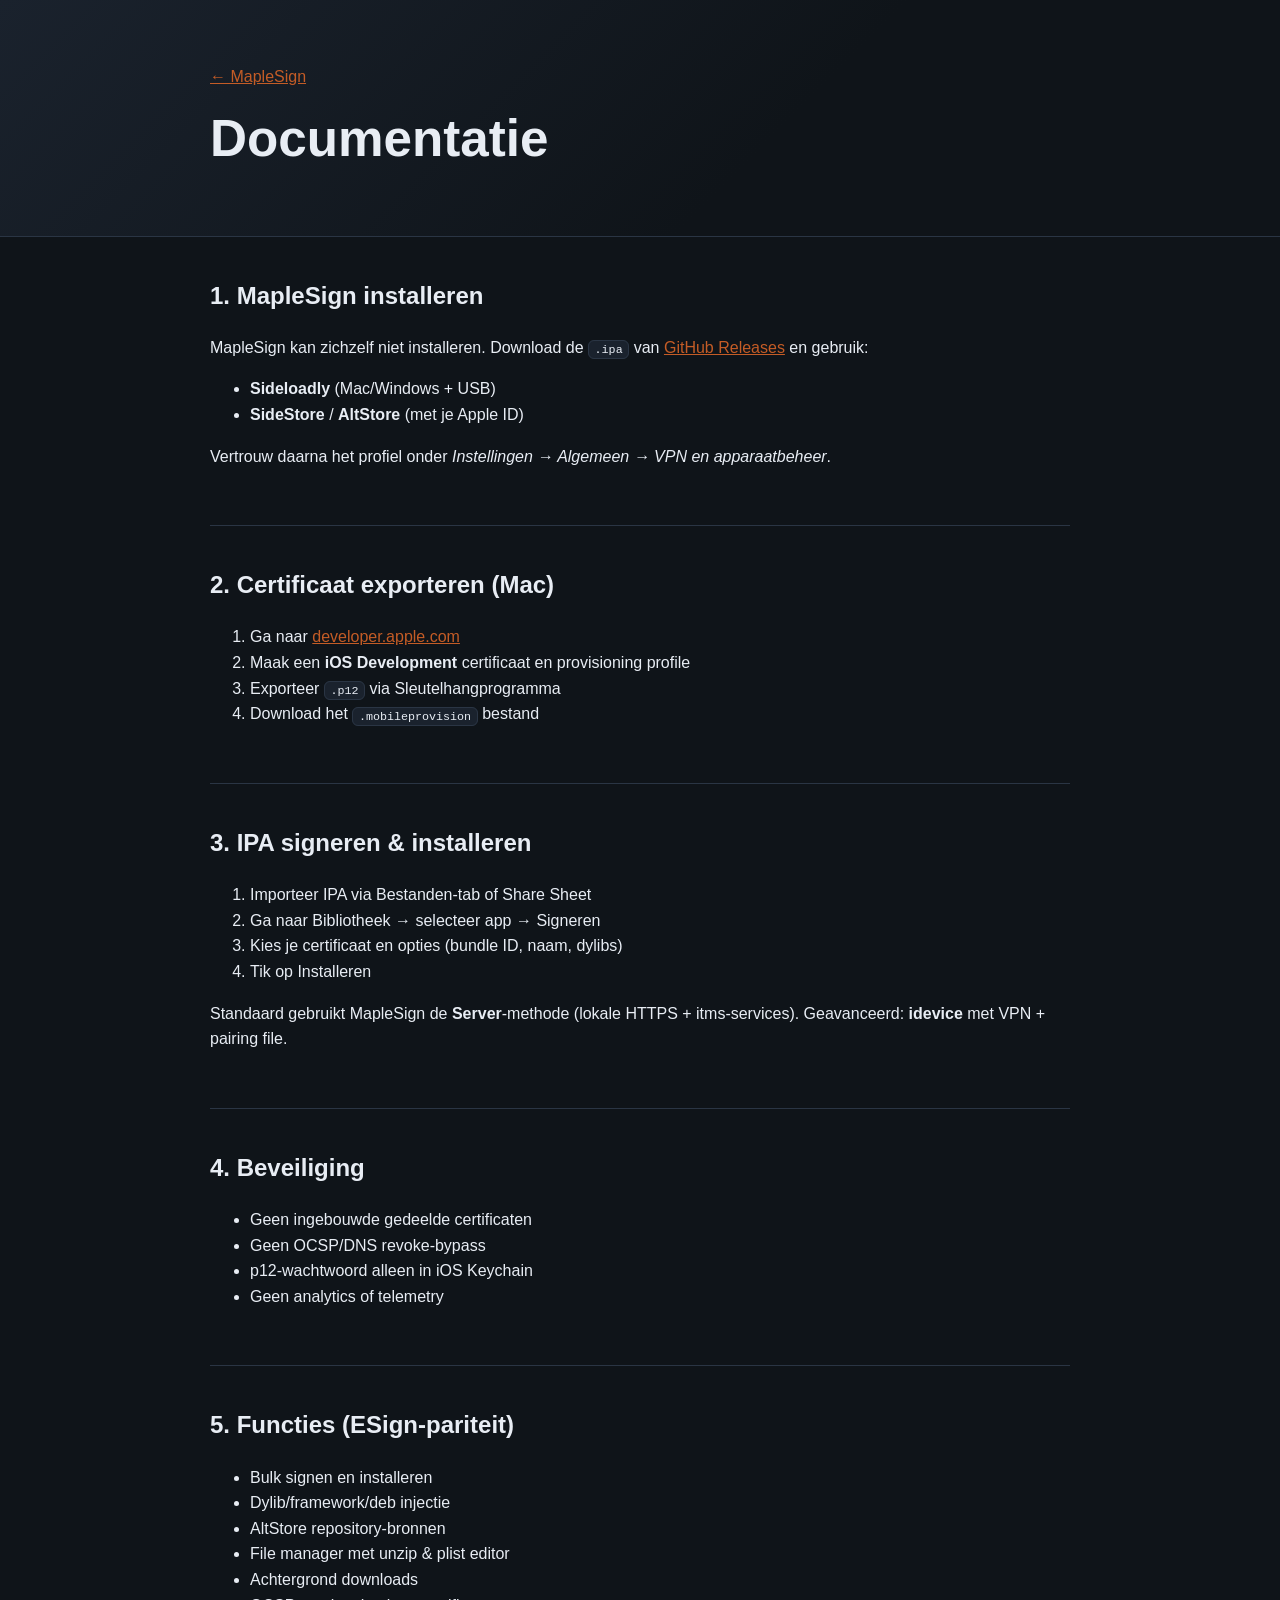
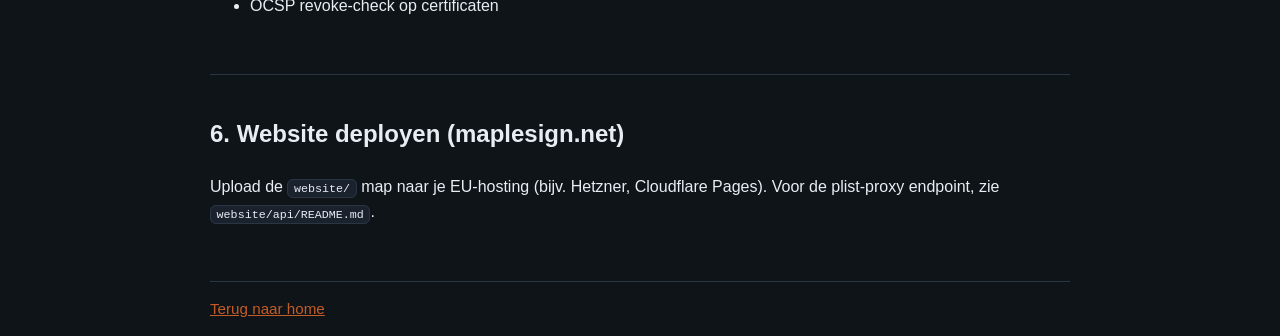
==== website/docs.html @ 3b13de63 "Complete MapleSign MVP: services, NL i18n, website, and docs. Add MapleSignConfig and InstallService" ====
<!DOCTYPE html>
<html lang="nl">
<head>
  <meta charset="UTF-8">
  <meta name="viewport" content="width=device-width, initial-scale=1.0">
  <title>MapleSign Documentatie</title>
  <link rel="stylesheet" href="style.css">
</head>
<body>
  <header class="subhero">
    <div class="container">
      <a href="index.html">← MapleSign</a>
      <h1>Documentatie</h1>
    </div>
  </header>

  <main class="container prose">
    <section>
      <h2>1. MapleSign installeren</h2>
      <p>MapleSign kan zichzelf niet installeren. Download de <code>.ipa</code> van <a href="https://github.com/macdirtycow/MapleSign/releases/tag/beta">GitHub Releases</a> en gebruik:</p>
      <ul>
        <li><strong>Sideloadly</strong> (Mac/Windows + USB)</li>
        <li><strong>SideStore</strong> / <strong>AltStore</strong> (met je Apple ID)</li>
      </ul>
      <p>Vertrouw daarna het profiel onder <em>Instellingen → Algemeen → VPN en apparaatbeheer</em>.</p>
    </section>

    <section>
      <h2>2. Certificaat exporteren (Mac)</h2>
      <ol>
        <li>Ga naar <a href="https://developer.apple.com">developer.apple.com</a></li>
        <li>Maak een <strong>iOS Development</strong> certificaat en provisioning profile</li>
        <li>Exporteer <code>.p12</code> via Sleutelhangprogramma</li>
        <li>Download het <code>.mobileprovision</code> bestand</li>
      </ol>
    </section>

    <section>
      <h2>3. IPA signeren & installeren</h2>
      <ol>
        <li>Importeer IPA via Bestanden-tab of Share Sheet</li>
        <li>Ga naar Bibliotheek → selecteer app → Signeren</li>
        <li>Kies je certificaat en opties (bundle ID, naam, dylibs)</li>
        <li>Tik op Installeren</li>
      </ol>
      <p>Standaard gebruikt MapleSign de <strong>Server</strong>-methode (lokale HTTPS + itms-services). Geavanceerd: <strong>idevice</strong> met VPN + pairing file.</p>
    </section>

    <section>
      <h2>4. Beveiliging</h2>
      <ul>
        <li>Geen ingebouwde gedeelde certificaten</li>
        <li>Geen OCSP/DNS revoke-bypass</li>
        <li>p12-wachtwoord alleen in iOS Keychain</li>
        <li>Geen analytics of telemetry</li>
      </ul>
    </section>

    <section>
      <h2>5. Functies (ESign-pariteit)</h2>
      <ul>
        <li>Bulk signen en installeren</li>
        <li>Dylib/framework/deb injectie</li>
        <li>AltStore repository-bronnen</li>
        <li>File manager met unzip & plist editor</li>
        <li>Achtergrond downloads</li>
        <li>OCSP revoke-check op certificaten</li>
      </ul>
    </section>

    <section>
      <h2>6. Website deployen (maplesign.net)</h2>
      <p>Upload de <code>website/</code> map naar je EU-hosting (bijv. Hetzner, Cloudflare Pages). Voor de plist-proxy endpoint, zie <code>website/api/README.md</code>.</p>
    </section>
  </main>

  <footer class="container">
    <p><a href="index.html">Terug naar home</a></p>
  </footer>
</body>
</html>
---- website/style.css ----
:root {
  --bg: #0f1419;
  --surface: #1a222d;
  --text: #e8edf4;
  --muted: #9aa8b8;
  --accent: #c45c26;
  --accent-hover: #d96f35;
  --ok: #3d9a5f;
  --border: #2a3544;
}

* { box-sizing: border-box; }
body {
  margin: 0;
  font-family: -apple-system, BlinkMacSystemFont, "Segoe UI", Roboto, sans-serif;
  background: var(--bg);
  color: var(--text);
  line-height: 1.6;
}
a { color: var(--accent); }
.container { max-width: 900px; margin: 0 auto; padding: 0 1.25rem; }
.hero, .subhero {
  background: linear-gradient(135deg, #1a222d 0%, #0f1419 60%);
  border-bottom: 1px solid var(--border);
  padding: 4rem 0 3rem;
}
.badge {
  display: inline-block;
  font-size: 0.85rem;
  color: var(--muted);
  border: 1px solid var(--border);
  border-radius: 999px;
  padding: 0.25rem 0.75rem;
}
h1 { font-size: clamp(2.2rem, 5vw, 3.2rem); margin: 0.5rem 0; }
.lead { font-size: 1.15rem; color: var(--muted); max-width: 42rem; }
.actions { display: flex; flex-wrap: wrap; gap: 0.75rem; margin-top: 1.5rem; }
.btn {
  display: inline-block;
  padding: 0.7rem 1.1rem;
  border-radius: 10px;
  border: 1px solid var(--border);
  text-decoration: none;
  color: var(--text);
  background: var(--surface);
}
.btn.primary { background: var(--accent); border-color: var(--accent); color: #fff; }
.btn.primary:hover { background: var(--accent-hover); }
main section { padding: 2.5rem 0; border-bottom: 1px solid var(--border); }
.grid { display: grid; grid-template-columns: repeat(auto-fit, minmax(220px, 1fr)); gap: 1rem; }
.card {
  background: var(--surface);
  border: 1px solid var(--border);
  border-radius: 14px;
  padding: 1.25rem;
}
.steps { padding-left: 1.25rem; }
.steps li { margin-bottom: 0.75rem; }
.status.ok { color: var(--ok); }
footer { padding: 2rem 0 3rem; color: var(--muted); font-size: 0.95rem; }
.prose h2 { margin-top: 0; }
code {
  background: var(--surface);
  border: 1px solid var(--border);
  border-radius: 6px;
  padding: 0.1rem 0.35rem;
  font-size: 0.9em;
}
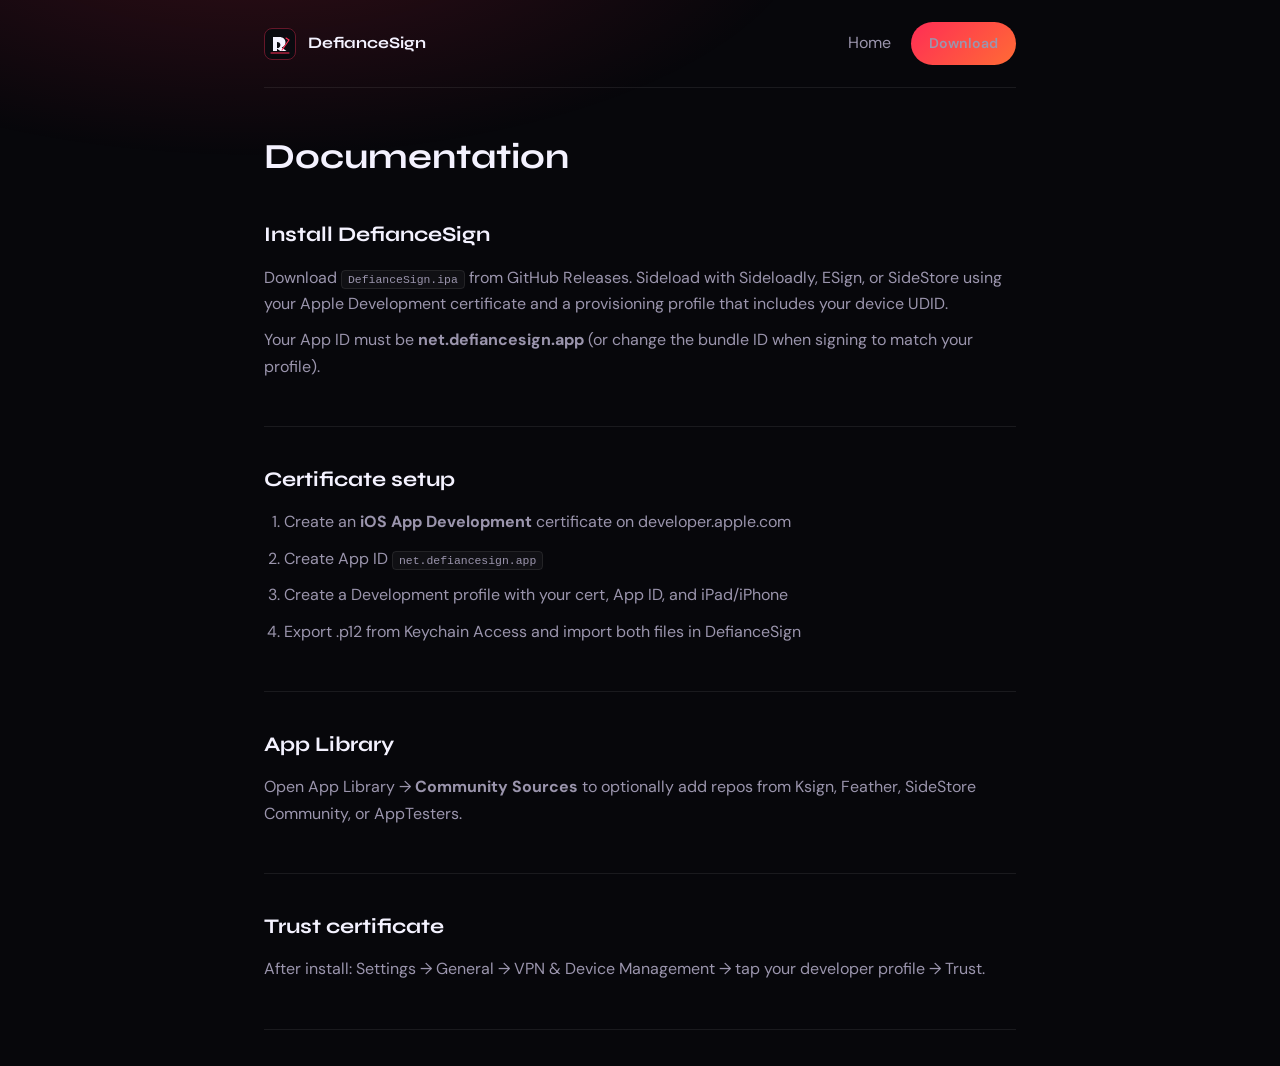
==== commit 9610dde5: "DefianceSign rebrand v1.1.0: rename project, update branding, and fix App Library button styles. Co-" ====
--- a/website/docs.html
+++ b/website/docs.html
@@ -1,81 +1,48 @@
 <!DOCTYPE html>
-<html lang="nl">
+<html lang="en">
 <head>
-  <meta charset="UTF-8">
-  <meta name="viewport" content="width=device-width, initial-scale=1.0">
-  <title>MapleSign Documentatie</title>
+  <meta charset="utf-8">
+  <meta name="viewport" content="width=device-width, initial-scale=1">
+  <title>Documentation — DefianceSign</title>
+  <link rel="icon" href="assets/favicon.svg" type="image/svg+xml">
+  <link href="https://fonts.googleapis.com/css2?family=DM+Sans:wght@400;500;700&family=Syne:wght@600;700&display=swap" rel="stylesheet">
   <link rel="stylesheet" href="style.css">
 </head>
 <body>
-  <header class="subhero">
-    <div class="container">
-      <a href="index.html">← MapleSign</a>
-      <h1>Documentatie</h1>
-    </div>
-  </header>
-
-  <main class="container prose">
-    <section>
-      <h2>1. MapleSign installeren</h2>
-      <p>MapleSign kan zichzelf niet installeren. Download de <code>.ipa</code> van <a href="https://github.com/macdirtycow/MapleSign/releases/tag/beta">GitHub Releases</a> en gebruik:</p>
-      <ul>
-        <li><strong>Sideloadly</strong> (Mac/Windows + USB)</li>
-        <li><strong>SideStore</strong> / <strong>AltStore</strong> (met je Apple ID)</li>
-      </ul>
-      <p>Vertrouw daarna het profiel onder <em>Instellingen → Algemeen → VPN en apparaatbeheer</em>.</p>
-    </section>
-
-    <section>
-      <h2>2. Certificaat exporteren (Mac)</h2>
-      <ol>
-        <li>Ga naar <a href="https://developer.apple.com">developer.apple.com</a></li>
-        <li>Maak een <strong>iOS Development</strong> certificaat en provisioning profile</li>
-        <li>Exporteer <code>.p12</code> via Sleutelhangprogramma</li>
-        <li>Download het <code>.mobileprovision</code> bestand</li>
-      </ol>
-    </section>
-
-    <section>
-      <h2>3. IPA signeren & installeren</h2>
-      <ol>
-        <li>Importeer IPA via Bestanden-tab of Share Sheet</li>
-        <li>Ga naar Bibliotheek → selecteer app → Signeren</li>
-        <li>Kies je certificaat en opties (bundle ID, naam, dylibs)</li>
-        <li>Tik op Installeren</li>
-      </ol>
-      <p>Standaard gebruikt MapleSign de <strong>Server</strong>-methode (lokale HTTPS + itms-services). Geavanceerd: <strong>idevice</strong> met VPN + pairing file.</p>
-    </section>
-
-    <section>
-      <h2>4. Beveiliging</h2>
-      <ul>
-        <li>Geen ingebouwde gedeelde certificaten</li>
-        <li>Geen OCSP/DNS revoke-bypass</li>
-        <li>p12-wachtwoord alleen in iOS Keychain</li>
-        <li>Geen analytics of telemetry</li>
-      </ul>
-    </section>
-
-    <section>
-      <h2>5. Functies (ESign-pariteit)</h2>
-      <ul>
-        <li>Bulk signen en installeren</li>
-        <li>Dylib/framework/deb injectie</li>
-        <li>AltStore repository-bronnen</li>
-        <li>File manager met unzip & plist editor</li>
-        <li>Achtergrond downloads</li>
-        <li>OCSP revoke-check op certificaten</li>
-      </ul>
-    </section>
-
-    <section>
-      <h2>6. Website deployen (maplesign.net)</h2>
-      <p>Upload de <code>website/</code> map naar je EU-hosting (bijv. Hetzner, Cloudflare Pages). Voor de plist-proxy endpoint, zie <code>website/api/README.md</code>.</p>
-    </section>
-  </main>
-
-  <footer class="container">
-    <p><a href="index.html">Terug naar home</a></p>
-  </footer>
+  <div class="mesh"></div>
+  <div class="wrap">
+    <nav>
+      <a class="logo" href="index.html"><img src="assets/logo.svg" alt=""> DefianceSign</a>
+      <div class="nav-links">
+        <a href="index.html">Home</a>
+        <a class="btn btn-primary" href="https://github.com/macdirtycow/DefianceSign/releases/latest">Download</a>
+      </div>
+    </nav>
+    <main class="docs">
+      <h1>Documentation</h1>
+      <article>
+        <h2>Install DefianceSign</h2>
+        <p>Download <code>DefianceSign.ipa</code> from GitHub Releases. Sideload with Sideloadly, ESign, or SideStore using your Apple Development certificate and a provisioning profile that includes your device UDID.</p>
+        <p>Your App ID must be <strong>net.defiancesign.app</strong> (or change the bundle ID when signing to match your profile).</p>
+      </article>
+      <article>
+        <h2>Certificate setup</h2>
+        <ol>
+          <li>Create an <strong>iOS App Development</strong> certificate on developer.apple.com</li>
+          <li>Create App ID <code>net.defiancesign.app</code></li>
+          <li>Create a Development profile with your cert, App ID, and iPad/iPhone</li>
+          <li>Export .p12 from Keychain Access and import both files in DefianceSign</li>
+        </ol>
+      </article>
+      <article>
+        <h2>App Library</h2>
+        <p>Open App Library → <strong>Community Sources</strong> to optionally add repos from Ksign, Feather, SideStore Community, or AppTesters.</p>
+      </article>
+      <article>
+        <h2>Trust certificate</h2>
+        <p>After install: Settings → General → VPN &amp; Device Management → tap your developer profile → Trust.</p>
+      </article>
+    </main>
+  </div>
 </body>
 </html>
--- a/website/style.css
+++ b/website/style.css
@@ -1,68 +1,21 @@
 :root {
-  --bg: #0f1419;
-  --surface: #1a222d;
-  --text: #e8edf4;
-  --muted: #9aa8b8;
-  --accent: #c45c26;
-  --accent-hover: #d96f35;
-  --ok: #3d9a5f;
-  --border: #2a3544;
+  --bg: #07070b; --surface: rgba(255,255,255,0.04); --line: rgba(255,255,255,0.08);
+  --text: #f4f2ff; --muted: #9b95ad; --accent: #ff2d55;
 }
-
-* { box-sizing: border-box; }
-body {
-  margin: 0;
-  font-family: -apple-system, BlinkMacSystemFont, "Segoe UI", Roboto, sans-serif;
-  background: var(--bg);
-  color: var(--text);
-  line-height: 1.6;
-}
-a { color: var(--accent); }
-.container { max-width: 900px; margin: 0 auto; padding: 0 1.25rem; }
-.hero, .subhero {
-  background: linear-gradient(135deg, #1a222d 0%, #0f1419 60%);
-  border-bottom: 1px solid var(--border);
-  padding: 4rem 0 3rem;
-}
-.badge {
-  display: inline-block;
-  font-size: 0.85rem;
-  color: var(--muted);
-  border: 1px solid var(--border);
-  border-radius: 999px;
-  padding: 0.25rem 0.75rem;
-}
-h1 { font-size: clamp(2.2rem, 5vw, 3.2rem); margin: 0.5rem 0; }
-.lead { font-size: 1.15rem; color: var(--muted); max-width: 42rem; }
-.actions { display: flex; flex-wrap: wrap; gap: 0.75rem; margin-top: 1.5rem; }
-.btn {
-  display: inline-block;
-  padding: 0.7rem 1.1rem;
-  border-radius: 10px;
-  border: 1px solid var(--border);
-  text-decoration: none;
-  color: var(--text);
-  background: var(--surface);
-}
-.btn.primary { background: var(--accent); border-color: var(--accent); color: #fff; }
-.btn.primary:hover { background: var(--accent-hover); }
-main section { padding: 2.5rem 0; border-bottom: 1px solid var(--border); }
-.grid { display: grid; grid-template-columns: repeat(auto-fit, minmax(220px, 1fr)); gap: 1rem; }
-.card {
-  background: var(--surface);
-  border: 1px solid var(--border);
-  border-radius: 14px;
-  padding: 1.25rem;
-}
-.steps { padding-left: 1.25rem; }
-.steps li { margin-bottom: 0.75rem; }
-.status.ok { color: var(--ok); }
-footer { padding: 2rem 0 3rem; color: var(--muted); font-size: 0.95rem; }
-.prose h2 { margin-top: 0; }
-code {
-  background: var(--surface);
-  border: 1px solid var(--border);
-  border-radius: 6px;
-  padding: 0.1rem 0.35rem;
-  font-size: 0.9em;
-}
+* { box-sizing: border-box; margin: 0; }
+body { font-family: "DM Sans", system-ui, sans-serif; background: var(--bg); color: var(--text); line-height: 1.65; }
+.mesh { position: fixed; inset: 0; z-index: 0; pointer-events: none; background: radial-gradient(ellipse 80% 50% at 20% -10%, rgba(255,45,85,0.18), transparent 55%); }
+.wrap { max-width: 800px; margin: 0 auto; padding: 0 24px; position: relative; z-index: 1; }
+nav { display: flex; align-items: center; justify-content: space-between; padding: 22px 0; border-bottom: 1px solid var(--line); margin-bottom: 40px; }
+.logo { display: flex; align-items: center; gap: 12px; text-decoration: none; color: var(--text); font-family: Syne, sans-serif; font-weight: 700; }
+.logo img { width: 32px; height: 32px; }
+.nav-links { display: flex; gap: 20px; align-items: center; }
+.nav-links a { color: var(--muted); text-decoration: none; }
+.btn { padding: 10px 18px; border-radius: 999px; font-weight: 600; font-size: 0.88rem; text-decoration: none; }
+.btn-primary { background: linear-gradient(135deg, #ff2d55, #ff6b35); color: #fff; }
+.docs h1 { font-family: Syne; font-size: 2.2rem; margin-bottom: 32px; }
+.docs article { margin-bottom: 36px; padding-bottom: 36px; border-bottom: 1px solid var(--line); }
+.docs h2 { font-family: Syne; font-size: 1.3rem; margin-bottom: 12px; }
+.docs p, .docs li { color: var(--muted); margin-bottom: 10px; }
+.docs ol { padding-left: 20px; }
+code { background: var(--surface); border: 1px solid var(--line); padding: 2px 6px; border-radius: 4px; font-size: 0.88em; }
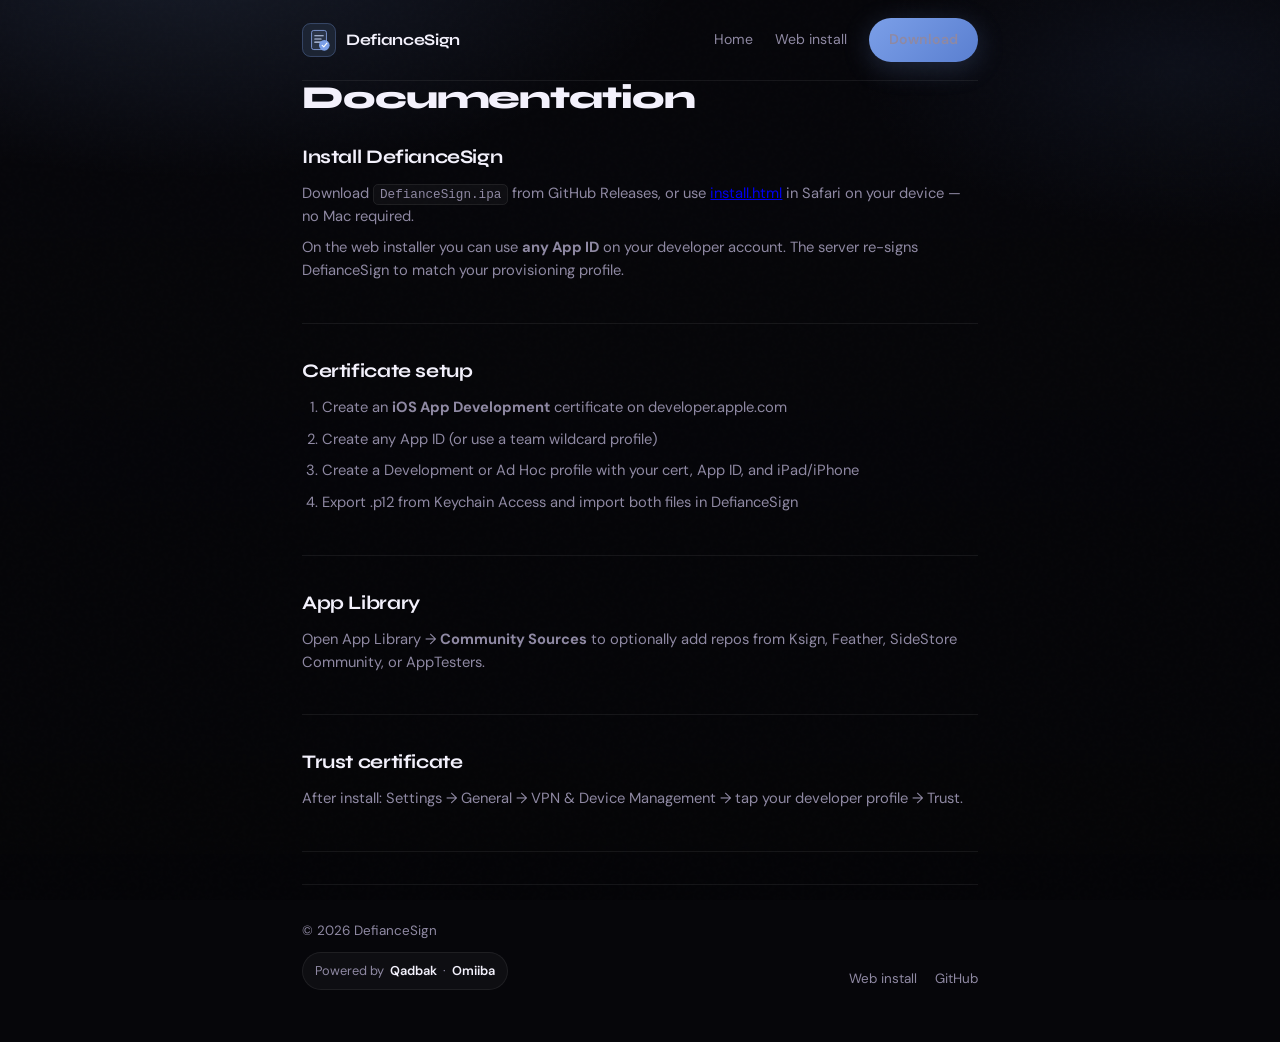
==== commit 1311e5ca: "Add web bootstrap signer, site refresh, and in-app donations. Ship the one-time DefianceSign install" ====
--- a/website/docs.html
+++ b/website/docs.html
@@ -5,16 +5,19 @@
   <meta name="viewport" content="width=device-width, initial-scale=1">
   <title>Documentation — DefianceSign</title>
   <link rel="icon" href="assets/favicon.svg" type="image/svg+xml">
+  <link rel="preconnect" href="https://fonts.googleapis.com">
+  <link rel="preconnect" href="https://fonts.gstatic.com" crossorigin>
   <link href="https://fonts.googleapis.com/css2?family=DM+Sans:wght@400;500;700&family=Syne:wght@600;700&display=swap" rel="stylesheet">
   <link rel="stylesheet" href="style.css">
 </head>
 <body>
   <div class="mesh"></div>
-  <div class="wrap">
-    <nav>
+  <div class="wrap wrap--docs">
+    <nav class="site-nav">
       <a class="logo" href="index.html"><img src="assets/logo.svg" alt=""> DefianceSign</a>
       <div class="nav-links">
         <a href="index.html">Home</a>
+        <a href="install.html">Web install</a>
         <a class="btn btn-primary" href="https://github.com/macdirtycow/DefianceSign/releases/latest">Download</a>
       </div>
     </nav>
@@ -22,15 +25,15 @@
       <h1>Documentation</h1>
       <article>
         <h2>Install DefianceSign</h2>
-        <p>Download <code>DefianceSign.ipa</code> from GitHub Releases. Sideload with Sideloadly, ESign, or SideStore using your Apple Development certificate and a provisioning profile that includes your device UDID.</p>
-        <p>Your App ID must be <strong>net.defiancesign.app</strong> (or change the bundle ID when signing to match your profile).</p>
+        <p>Download <code>DefianceSign.ipa</code> from GitHub Releases, or use <a href="install.html">install.html</a> in Safari on your device — no Mac required.</p>
+        <p>On the web installer you can use <strong>any App ID</strong> on your developer account. The server re-signs DefianceSign to match your provisioning profile.</p>
       </article>
       <article>
         <h2>Certificate setup</h2>
         <ol>
           <li>Create an <strong>iOS App Development</strong> certificate on developer.apple.com</li>
-          <li>Create App ID <code>net.defiancesign.app</code></li>
-          <li>Create a Development profile with your cert, App ID, and iPad/iPhone</li>
+          <li>Create any App ID (or use a team wildcard profile)</li>
+          <li>Create a Development or Ad Hoc profile with your cert, App ID, and iPad/iPhone</li>
           <li>Export .p12 from Keychain Access and import both files in DefianceSign</li>
         </ol>
       </article>
@@ -43,6 +46,22 @@
         <p>After install: Settings → General → VPN &amp; Device Management → tap your developer profile → Trust.</p>
       </article>
     </main>
+
+    <footer class="site-footer">
+      <div class="footer-meta">
+        <span>© 2026 DefianceSign</span>
+        <span class="footer-powered">
+          Powered by
+          <a href="https://qadbak.com" rel="noopener noreferrer">Qadbak</a>
+          <span aria-hidden="true">·</span>
+          <a href="https://omiiba.dev" rel="noopener noreferrer">Omiiba</a>
+        </span>
+      </div>
+      <div class="footer-links">
+        <a href="install.html">Web install</a>
+        <a href="https://github.com/macdirtycow/DefianceSign">GitHub</a>
+      </div>
+    </footer>
   </div>
 </body>
 </html>
--- a/website/style.css
+++ b/website/style.css
@@ -1,21 +1,471 @@
 :root {
-  --bg: #07070b; --surface: rgba(255,255,255,0.04); --line: rgba(255,255,255,0.08);
-  --text: #f4f2ff; --muted: #9b95ad; --accent: #ff2d55;
-}
-* { box-sizing: border-box; margin: 0; }
-body { font-family: "DM Sans", system-ui, sans-serif; background: var(--bg); color: var(--text); line-height: 1.65; }
-.mesh { position: fixed; inset: 0; z-index: 0; pointer-events: none; background: radial-gradient(ellipse 80% 50% at 20% -10%, rgba(255,45,85,0.18), transparent 55%); }
-.wrap { max-width: 800px; margin: 0 auto; padding: 0 24px; position: relative; z-index: 1; }
-nav { display: flex; align-items: center; justify-content: space-between; padding: 22px 0; border-bottom: 1px solid var(--line); margin-bottom: 40px; }
-.logo { display: flex; align-items: center; gap: 12px; text-decoration: none; color: var(--text); font-family: Syne, sans-serif; font-weight: 700; }
-.logo img { width: 32px; height: 32px; }
-.nav-links { display: flex; gap: 20px; align-items: center; }
-.nav-links a { color: var(--muted); text-decoration: none; }
-.btn { padding: 10px 18px; border-radius: 999px; font-weight: 600; font-size: 0.88rem; text-decoration: none; }
-.btn-primary { background: linear-gradient(135deg, #ff2d55, #ff6b35); color: #fff; }
-.docs h1 { font-family: Syne; font-size: 2.2rem; margin-bottom: 32px; }
-.docs article { margin-bottom: 36px; padding-bottom: 36px; border-bottom: 1px solid var(--line); }
-.docs h2 { font-family: Syne; font-size: 1.3rem; margin-bottom: 12px; }
-.docs p, .docs li { color: var(--muted); margin-bottom: 10px; }
+  --bg: #06060a;
+  --surface: rgba(255, 255, 255, 0.035);
+  --surface-2: rgba(255, 255, 255, 0.06);
+  --line: rgba(255, 255, 255, 0.07);
+  --line-strong: rgba(255, 255, 255, 0.12);
+  --text: #f3f1fc;
+  --muted: #8f89a3;
+  --accent: #7b9fe8;
+  --accent-2: #5a7fd0;
+  --glow: rgba(123, 159, 232, 0.22);
+  --ok: #7dcea0;
+  --warn: #e8c07a;
+  --radius: 14px;
+  --radius-lg: 22px;
+  --font: "DM Sans", system-ui, sans-serif;
+  --display: "Syne", system-ui, sans-serif;
+}
+
+*, *::before, *::after { box-sizing: border-box; margin: 0; }
+html { scroll-behavior: smooth; }
+body {
+  font-family: var(--font);
+  background: var(--bg);
+  color: var(--text);
+  line-height: 1.55;
+  overflow-x: hidden;
+  -webkit-font-smoothing: antialiased;
+}
+
+.mesh {
+  position: fixed;
+  inset: 0;
+  z-index: 0;
+  pointer-events: none;
+  background:
+    radial-gradient(ellipse 70% 45% at 15% -5%, rgba(123, 159, 232, 0.14), transparent 55%),
+    radial-gradient(ellipse 50% 35% at 92% 8%, rgba(91, 127, 212, 0.08), transparent 50%),
+    linear-gradient(180deg, transparent 0%, rgba(0, 0, 0, 0.35) 100%);
+}
+.mesh::after {
+  content: "";
+  position: absolute;
+  inset: 0;
+  opacity: 0.35;
+  background-image: url("data:image/svg+xml,%3Csvg viewBox='0 0 256 256' xmlns='http://www.w3.org/2000/svg'%3E%3Cfilter id='n'%3E%3CfeTurbulence type='fractalNoise' baseFrequency='0.85' numOctaves='4' stitchTiles='stitch'/%3E%3C/filter%3E%3Crect width='100%25' height='100%25' filter='url(%23n)' opacity='0.04'/%3E%3C/svg%3E");
+}
+
+.wrap {
+  max-width: 1080px;
+  margin: 0 auto;
+  padding: 0 22px;
+  position: relative;
+  z-index: 1;
+}
+.wrap--narrow { max-width: 620px; }
+.wrap--docs { max-width: 720px; }
+
+/* Nav */
+nav.site-nav {
+  display: flex;
+  align-items: center;
+  justify-content: space-between;
+  gap: 16px;
+  padding: 18px 0;
+  border-bottom: 1px solid var(--line);
+}
+.logo {
+  display: flex;
+  align-items: center;
+  gap: 10px;
+  text-decoration: none;
+  color: var(--text);
+  font-family: var(--display);
+  font-weight: 700;
+  font-size: 1rem;
+  letter-spacing: -0.02em;
+  flex-shrink: 0;
+}
+.logo img { width: 34px; height: 34px; }
+.nav-links {
+  display: flex;
+  align-items: center;
+  gap: 22px;
+  flex-wrap: wrap;
+  justify-content: flex-end;
+}
+.nav-links a {
+  color: var(--muted);
+  text-decoration: none;
+  font-size: 0.88rem;
+  transition: color 0.15s;
+}
+.nav-links a:hover { color: var(--text); }
+.nav-links a.back { font-size: 0.9rem; }
+
+.btn {
+  display: inline-flex;
+  align-items: center;
+  justify-content: center;
+  gap: 8px;
+  padding: 11px 20px;
+  border-radius: 999px;
+  font-weight: 600;
+  font-size: 0.88rem;
+  text-decoration: none;
+  border: none;
+  cursor: pointer;
+  transition: transform 0.18s, box-shadow 0.18s, background 0.18s;
+  white-space: nowrap;
+}
+.btn:hover { transform: translateY(-1px); }
+.btn-primary {
+  background: linear-gradient(135deg, var(--accent), var(--accent-2));
+  color: #fff;
+  box-shadow: 0 6px 28px var(--glow);
+}
+.btn-ghost {
+  color: var(--text);
+  border: 1px solid var(--line-strong);
+  background: var(--surface);
+}
+
+/* Hero */
+.hero {
+  padding: 72px 0 56px;
+  display: grid;
+  grid-template-columns: 1.05fr 0.95fr;
+  gap: 40px;
+  align-items: center;
+}
+@media (max-width: 880px) {
+  .hero { grid-template-columns: 1fr; padding-top: 44px; gap: 32px; }
+  .nav-links a:not(.btn) { display: none; }
+}
+.eyebrow {
+  display: inline-flex;
+  align-items: center;
+  gap: 8px;
+  font-size: 0.72rem;
+  letter-spacing: 0.14em;
+  text-transform: uppercase;
+  color: var(--accent);
+  font-weight: 600;
+  margin-bottom: 16px;
+}
+.eyebrow::before {
+  content: "";
+  width: 18px;
+  height: 1px;
+  background: var(--accent);
+  opacity: 0.6;
+}
+h1 {
+  font-family: var(--display);
+  font-size: clamp(2.35rem, 5.5vw, 3.75rem);
+  font-weight: 800;
+  line-height: 1.04;
+  letter-spacing: -0.035em;
+  margin-bottom: 18px;
+}
+h1 span {
+  background: linear-gradient(135deg, #fff 25%, var(--accent) 100%);
+  -webkit-background-clip: text;
+  -webkit-text-fill-color: transparent;
+  background-clip: text;
+}
+.hero p {
+  color: var(--muted);
+  font-size: 1.05rem;
+  max-width: 30em;
+  margin-bottom: 28px;
+}
+.hero-btns { display: flex; flex-wrap: wrap; gap: 12px; margin-bottom: 22px; }
+.tags { display: flex; flex-wrap: wrap; gap: 8px; }
+.tag {
+  font-size: 0.76rem;
+  padding: 5px 11px;
+  border-radius: 999px;
+  border: 1px solid var(--line);
+  color: var(--muted);
+  background: var(--surface);
+}
+
+.phone {
+  padding: 20px;
+  background: linear-gradient(155deg, rgba(123, 159, 232, 0.07), rgba(255, 255, 255, 0.02));
+  border: 1px solid var(--line);
+  border-radius: var(--radius-lg);
+  box-shadow: 0 32px 64px rgba(0, 0, 0, 0.4), inset 0 1px 0 rgba(255, 255, 255, 0.05);
+}
+.phone-inner {
+  background: #0e0e14;
+  border-radius: 16px;
+  padding: 22px 18px;
+  min-height: 300px;
+  border: 1px solid rgba(255, 255, 255, 0.05);
+}
+.phone-top { display: flex; gap: 5px; margin-bottom: 20px; }
+.phone-top span { width: 8px; height: 8px; border-radius: 50%; background: var(--line); }
+.phone-top span:first-child { background: var(--accent); }
+.phone-item {
+  display: flex;
+  align-items: center;
+  gap: 12px;
+  padding: 12px 0;
+  border-bottom: 1px solid var(--line);
+}
+.phone-item:last-child { border: none; }
+.phone-icon {
+  width: 40px;
+  height: 40px;
+  border-radius: 10px;
+  background: linear-gradient(135deg, var(--accent), var(--accent-2));
+  display: grid;
+  place-items: center;
+  font-family: var(--display);
+  font-weight: 800;
+  font-size: 0.9rem;
+  color: #fff;
+  flex-shrink: 0;
+}
+.phone-item strong { display: block; font-size: 0.9rem; }
+.phone-item small { color: var(--muted); font-size: 0.76rem; }
+
+/* Sections */
+section { padding: 56px 0; border-top: 1px solid var(--line); }
+h2 {
+  font-family: var(--display);
+  font-size: clamp(1.55rem, 2.8vw, 2rem);
+  font-weight: 700;
+  letter-spacing: -0.02em;
+  margin-bottom: 28px;
+}
+.grid3 {
+  display: grid;
+  grid-template-columns: repeat(3, 1fr);
+  gap: 14px;
+}
+@media (max-width: 760px) { .grid3 { grid-template-columns: 1fr; } }
+.card {
+  padding: 22px;
+  border-radius: var(--radius);
+  background: var(--surface);
+  border: 1px solid var(--line);
+  transition: border-color 0.2s, transform 0.2s;
+}
+.card:hover {
+  border-color: rgba(123, 159, 232, 0.3);
+  transform: translateY(-2px);
+}
+.card h3 { font-family: var(--display); font-size: 0.95rem; margin-bottom: 8px; }
+.card p { color: var(--muted); font-size: 0.88rem; line-height: 1.5; }
+
+.steps { display: grid; }
+.step {
+  display: grid;
+  grid-template-columns: 48px 1fr;
+  gap: 16px;
+  padding: 20px 0;
+  border-top: 1px solid var(--line);
+  align-items: start;
+}
+.step-num {
+  font-family: var(--display);
+  font-weight: 800;
+  font-size: 1rem;
+  color: var(--accent);
+}
+.step strong { display: block; margin-bottom: 4px; font-size: 0.95rem; }
+.step p { color: var(--muted); font-size: 0.88rem; }
+
+.cta-band {
+  margin: 0 0 8px;
+  padding: 28px 26px;
+  border-radius: var(--radius-lg);
+  border: 1px solid rgba(123, 159, 232, 0.22);
+  background: linear-gradient(135deg, rgba(123, 159, 232, 0.1), rgba(255, 255, 255, 0.02));
+  display: flex;
+  flex-wrap: wrap;
+  align-items: center;
+  justify-content: space-between;
+  gap: 16px;
+}
+.cta-band h3 {
+  font-family: var(--display);
+  font-size: 1.1rem;
+  margin-bottom: 4px;
+}
+.cta-band p { color: var(--muted); font-size: 0.88rem; max-width: 28em; }
+
+/* Install page */
+.page-head { padding: 36px 0 8px; }
+.page-head h1 {
+  font-size: clamp(1.75rem, 4vw, 2.15rem);
+  margin-bottom: 10px;
+}
+.lead { color: var(--muted); margin-bottom: 24px; font-size: 0.95rem; }
+
+.notice {
+  padding: 14px 16px;
+  border-radius: var(--radius);
+  margin-bottom: 20px;
+  background: rgba(232, 192, 122, 0.07);
+  border: 1px solid rgba(232, 192, 122, 0.22);
+  font-size: 0.88rem;
+  color: #e8d9b8;
+  line-height: 1.5;
+}
+.notice strong { color: var(--warn); }
+
+.install-form {
+  display: grid;
+  gap: 16px;
+  padding: 24px;
+  border-radius: var(--radius-lg);
+  background: var(--surface);
+  border: 1px solid var(--line);
+}
+.install-form label {
+  display: grid;
+  gap: 7px;
+  font-size: 0.88rem;
+  font-weight: 500;
+}
+.hint { font-weight: 400; color: var(--muted); font-size: 0.8rem; }
+.install-form input[type="password"],
+.install-form input[type="file"] {
+  width: 100%;
+  padding: 11px 13px;
+  border-radius: 10px;
+  border: 1px solid var(--line-strong);
+  background: rgba(0, 0, 0, 0.28);
+  color: var(--text);
+  font: inherit;
+  font-size: 0.88rem;
+}
+.install-form input[type="file"] {
+  padding: 9px 11px;
+  cursor: pointer;
+}
+.install-form input[type="file"]::file-selector-button {
+  margin-right: 12px;
+  padding: 6px 12px;
+  border: none;
+  border-radius: 8px;
+  background: var(--surface-2);
+  color: var(--text);
+  font: inherit;
+  font-size: 0.8rem;
+  cursor: pointer;
+}
+.check {
+  display: flex;
+  gap: 10px;
+  align-items: flex-start;
+  font-size: 0.84rem;
+  color: var(--muted);
+  line-height: 1.45;
+}
+.check input { margin-top: 3px; accent-color: var(--accent); }
+.install-form button[type="submit"] {
+  padding: 13px 20px;
+  border: none;
+  border-radius: 999px;
+  font-weight: 700;
+  font-size: 0.92rem;
+  background: linear-gradient(135deg, var(--accent), var(--accent-2));
+  color: #fff;
+  cursor: pointer;
+  box-shadow: 0 6px 24px var(--glow);
+}
+.install-form button[type="submit"]:disabled { opacity: 0.5; cursor: wait; }
+
+#status { margin-top: 18px; font-size: 0.9rem; min-height: 1.4em; }
+#status.error { color: #f5a8a8; }
+#status.ok { color: var(--ok); }
+.install-btn {
+  display: inline-block;
+  margin-top: 12px;
+  padding: 13px 22px;
+  border-radius: 999px;
+  background: var(--ok);
+  color: #0a1a12;
+  font-weight: 700;
+  text-decoration: none;
+}
+ul.facts {
+  margin: 22px 0 0;
+  padding-left: 18px;
+  color: var(--muted);
+  font-size: 0.86rem;
+}
+ul.facts li { margin-bottom: 7px; }
+
+.steps-inline {
+  display: grid;
+  grid-template-columns: repeat(3, 1fr);
+  gap: 10px;
+  margin-bottom: 22px;
+}
+@media (max-width: 560px) { .steps-inline { grid-template-columns: 1fr; } }
+.step-pill {
+  padding: 12px 14px;
+  border-radius: var(--radius);
+  border: 1px solid var(--line);
+  background: var(--surface);
+  font-size: 0.8rem;
+  color: var(--muted);
+}
+.step-pill strong {
+  display: block;
+  color: var(--text);
+  font-size: 0.82rem;
+  margin-bottom: 2px;
+}
+
+/* Docs */
+.docs h1 { font-family: var(--display); font-size: 2rem; margin-bottom: 28px; }
+.docs article {
+  margin-bottom: 32px;
+  padding-bottom: 32px;
+  border-bottom: 1px solid var(--line);
+}
+.docs h2 { font-family: var(--display); font-size: 1.2rem; margin-bottom: 10px; }
+.docs p, .docs li { color: var(--muted); margin-bottom: 9px; font-size: 0.92rem; }
 .docs ol { padding-left: 20px; }
-code { background: var(--surface); border: 1px solid var(--line); padding: 2px 6px; border-radius: 4px; font-size: 0.88em; }
+code {
+  background: var(--surface);
+  border: 1px solid var(--line);
+  padding: 2px 6px;
+  border-radius: 5px;
+  font-size: 0.86em;
+}
+
+/* Footer */
+.site-footer {
+  padding: 36px 0 52px;
+  border-top: 1px solid var(--line);
+  display: flex;
+  flex-wrap: wrap;
+  align-items: flex-end;
+  justify-content: space-between;
+  gap: 20px;
+  color: var(--muted);
+  font-size: 0.84rem;
+}
+.footer-meta { display: grid; gap: 10px; }
+.footer-powered {
+  display: inline-flex;
+  align-items: center;
+  flex-wrap: wrap;
+  gap: 6px;
+  padding: 8px 12px;
+  border-radius: 999px;
+  border: 1px solid var(--line);
+  background: var(--surface);
+  font-size: 0.8rem;
+}
+.footer-powered a {
+  color: var(--text);
+  text-decoration: none;
+  font-weight: 600;
+}
+.footer-powered a:hover { color: var(--accent); }
+.footer-links { display: flex; flex-wrap: wrap; gap: 18px; }
+.footer-links a {
+  color: var(--muted);
+  text-decoration: none;
+}
+.footer-links a:hover { color: var(--text); }
